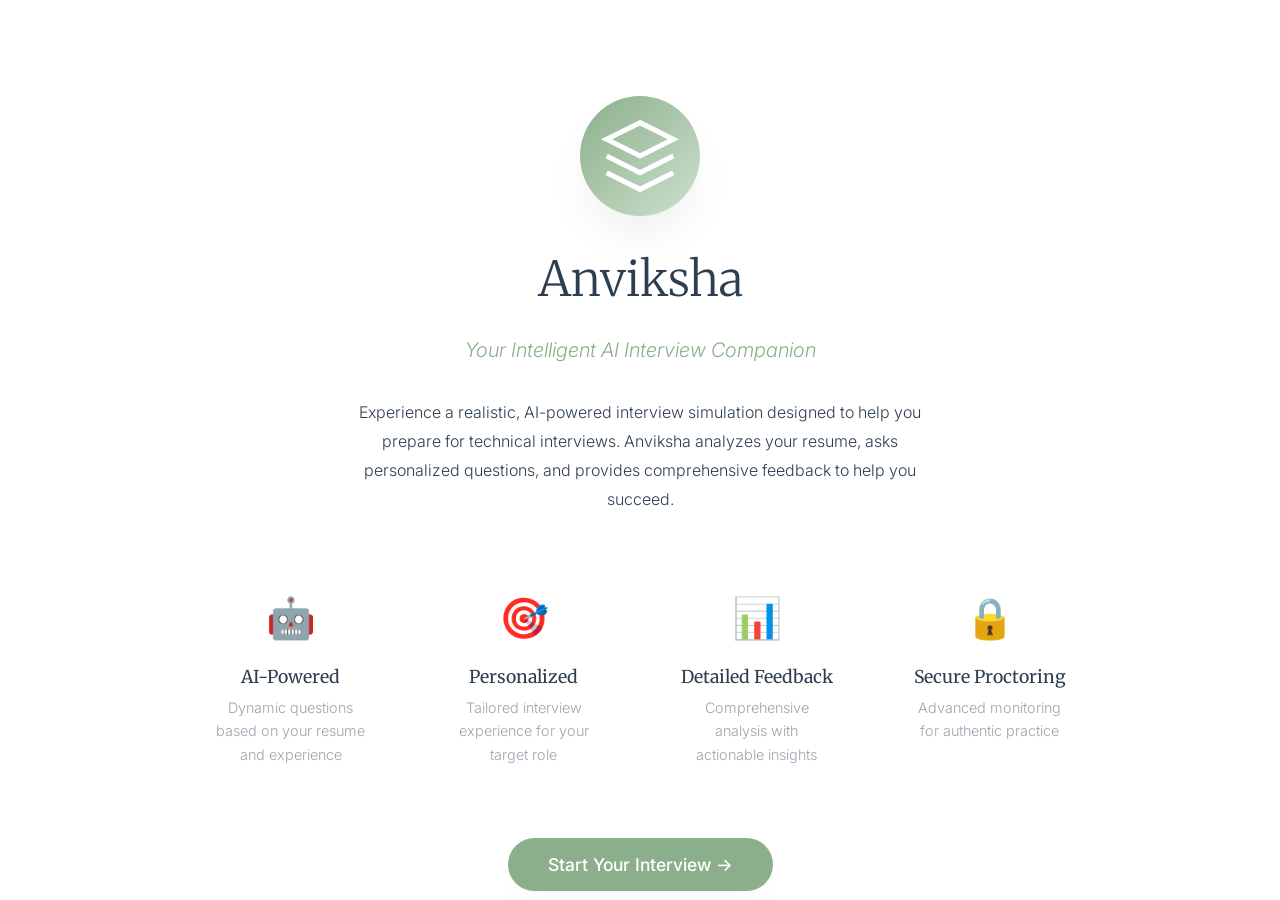
==== frontend/index.html @ fbdc6da7 "Replace all occurrences of 'Marco' with 'Anviksha' This commit replaces all occurrences of the word " ====
<!DOCTYPE html>
<html lang="en">

<head>
    <meta charset="UTF-8">
    <meta name="viewport" content="width=device-width, initial-scale=1.0">
    <meta name="description" content="Anviksha - Intelligent AI Interview Simulator for technical interview practice">
    <title>Anviksha - AI Interview Simulator</title>
    <link rel="stylesheet" href="styles.css">
</head>

<body>
    <div class="page-wrapper">
        <!-- Background Decorations -->
        <div class="bg-blob bg-blob-1"></div>
        <div class="bg-blob bg-blob-2"></div>

        <!-- Main Content -->
        <div class="content-card text-center">
            <div style="max-width: 900px; margin: 0 auto; padding: var(--spacing-xl) 0;">
                <div class="logo-section mb-lg breathe-animation">
                    <div class="logo-circle">
                        <svg width="80" height="80" viewBox="0 0 24 24" fill="none" stroke="currentColor"
                            stroke-width="1.5">
                            <path d="M12 2L2 7l10 5 10-5-10-5z" />
                            <path d="M2 17l10 5 10-5" />
                            <path d="M2 12l10 5 10-5" />
                        </svg>
                    </div>
                </div>

                <h1 class="mb-md" style="font-size: 3rem;">Anviksha</h1>
                <p class="text-muted mb-lg" style="font-size: 1.25rem;">
                    <em>Your Intelligent AI Interview Companion</em>
                </p>

                <p class="mb-xl" style="max-width: 600px; margin-left: auto; margin-right: auto; line-height: 1.8;">
                    Experience a realistic, AI-powered interview simulation designed to help you prepare
                    for technical interviews. Anviksha analyzes your resume, asks personalized questions,
                    and provides comprehensive feedback to help you succeed.
                </p>

                <!-- Features Grid -->
                <div class="features-grid mb-xl">
                    <div class="feature-card">
                        <div class="feature-icon">🤖</div>
                        <h3>AI-Powered</h3>
                        <p class="text-muted">Dynamic questions based on your resume and experience</p>
                    </div>

                    <div class="feature-card">
                        <div class="feature-icon">🎯</div>
                        <h3>Personalized</h3>
                        <p class="text-muted">Tailored interview experience for your target role</p>
                    </div>

                    <div class="feature-card">
                        <div class="feature-icon">📊</div>
                        <h3>Detailed Feedback</h3>
                        <p class="text-muted">Comprehensive analysis with actionable insights</p>
                    </div>

                    <div class="feature-card">
                        <div class="feature-icon">🔒</div>
                        <h3>Secure Proctoring</h3>
                        <p class="text-muted">Advanced monitoring for authentic practice</p>
                    </div>
                </div>

                <!-- CTA Button -->
                <button class="btn btn-primary" id="startBtn" style="font-size: 1.1rem; padding: 1rem 2.5rem;">
                    Start Your Interview →
                </button>

                <p class="text-muted mt-md" style="font-size: 0.875rem;">
                    Powered by OpenAI, Google Gemini, and Groq
                </p>
            </div>
        </div>
    </div>

    <script>
        document.getElementById('startBtn').addEventListener('click', () => {
            window.location.href = './guidelines.html';
        });
    </script>

    <style>
        .logo-section {
            display: flex;
            justify-content: center;
            margin-bottom: var(--spacing-lg);
        }

        .logo-circle {
            width: 120px;
            height: 120px;
            background: linear-gradient(135deg, var(--sage-dark), var(--sage-medium));
            border-radius: 50%;
            display: flex;
            align-items: center;
            justify-content: center;
            color: white;
            box-shadow: var(--shadow-medium);
        }

        .features-grid {
            display: grid;
            grid-template-columns: repeat(auto-fit, minmax(200px, 1fr));
            gap: var(--spacing-lg);
            text-align: center;
        }

        .feature-card {
            padding: var(--spacing-md);
        }

        .feature-icon {
            font-size: 2.5rem;
            margin-bottom: var(--spacing-sm);
        }

        .feature-card h3 {
            font-size: 1.1rem;
            margin-bottom: var(--spacing-xs);
            color: var(--slate-text);
        }

        .feature-card p {
            font-size: 0.9rem;
            margin: 0;
        }
    </style>
</body>

</html>
---- frontend/styles.css ----
/* ============================================
   Anviksha AI Interview Simulator
   Zen Focus Design System - Master Stylesheet
   ============================================ */

/* === Google Fonts === */
@import url('https://fonts.googleapis.com/css2?family=Merriweather:ital,wght@0,300;0,400;0,700;1,300;1,400&family=Inter:wght@300;400;500;600&display=swap');

/* === CSS Variables === */
:root {
    /* Color Palette */
    --cream-bg: #FDFBF7;
    --sage-dark: #8BAF8B;
    --sage-light: #E8F3E8;
    --sage-medium: #CDE0CD;
    --slate-text: #2C3E50;
    --gray-muted: #9CA3AF;
    --soft-red: #E57373;
    --white: #FFFFFF;
    --border-light: #CBD5E0;

    /* Typography */
    --font-serif: 'Merriweather', serif;
    --font-sans: 'Inter', sans-serif;

    /* Spacing */
    --spacing-xs: 0.5rem;
    --spacing-sm: 1rem;
    --spacing-md: 1.5rem;
    --spacing-lg: 2rem;
    --spacing-xl: 3rem;

    /* Shadows */
    --shadow-soft: 0 20px 40px -15px rgba(0, 0, 0, 0.05);
    --shadow-medium: 0 25px 50px -12px rgba(0, 0, 0, 0.08);
    --shadow-hover: 0 30px 60px -15px rgba(0, 0, 0, 0.12);

    /* Border Radius */
    --radius-sm: 0.5rem;
    --radius-md: 1rem;
    --radius-lg: 1.5rem;
    --radius-xl: 2rem;
    --radius-pill: 9999px;

    /* Transitions */
    --transition-fast: 0.2s ease;
    --transition-medium: 0.4s ease;
    --transition-slow: 0.8s ease;
}

/* === Global Reset === */
* {
    margin: 0;
    padding: 0;
    box-sizing: border-box;
}

html {
    scroll-behavior: smooth;
}

body {
    font-family: var(--font-sans);
    background-color: var(--cream-bg);
    color: var(--slate-text);
    line-height: 1.6;
    min-height: 100vh;
    overflow-x: hidden;
}

/* === Typography === */
h1,
h2,
h3,
h4,
h5,
h6 {
    font-family: var(--font-serif);
    font-weight: 400;
    line-height: 1.3;
    margin-bottom: var(--spacing-sm);
}

h1 {
    font-size: 2.5rem;
    font-weight: 300;
}

h2 {
    font-size: 2rem;
}

h3 {
    font-size: 1.5rem;
}

p {
    margin-bottom: var(--spacing-sm);
    font-weight: 300;
}

em {
    font-style: italic;
    color: var(--sage-dark);
}

/* === Layout Containers === */
.page-wrapper {
    min-height: 100vh;
    height: 100vh;
    display: flex;
    flex-direction: column;
    padding: 0;
    position: relative;
    overflow-y: auto;
    background: var(--cream-bg);
}

.content-card {
    background: var(--white);
    padding: var(--spacing-xl) var(--spacing-lg);
    width: 100%;
    height: 100%;
    position: relative;
    z-index: 10;
    overflow-y: auto;
    animation: fadeInUp 1s ease;
    border-radius: 0;
    box-shadow: none;
}



/* === Buttons === */
.btn {
    font-family: var(--font-sans);
    font-weight: 500;
    padding: 0.875rem 2rem;
    border-radius: var(--radius-pill);
    border: none;
    cursor: pointer;
    transition: all var(--transition-medium);
    font-size: 1rem;
    display: inline-flex;
    align-items: center;
    gap: 0.5rem;
    text-decoration: none;
}

.btn-primary {
    background: var(--sage-dark);
    color: var(--white);
    box-shadow: var(--shadow-soft);
}

.btn-primary:hover {
    transform: translateY(-2px);
    box-shadow: var(--shadow-hover);
}

.btn-primary:active {
    transform: translateY(0);
}

.btn-secondary {
    background: transparent;
    color: var(--sage-dark);
    border: 1px solid var(--sage-dark);
}

.btn-secondary:hover {
    background: var(--sage-light);
    transform: translateY(-2px);
}

.btn-danger {
    background: var(--soft-red);
    color: var(--white);
}

.btn-danger:hover {
    transform: translateY(-2px);
    box-shadow: var(--shadow-hover);
}

.btn:disabled {
    opacity: 0.5;
    cursor: not-allowed;
    transform: none !important;
}

/* === Form Elements === */
.form-group {
    margin-bottom: var(--spacing-md);
}

.form-label {
    display: block;
    font-weight: 500;
    margin-bottom: var(--spacing-xs);
    color: var(--slate-text);
    font-size: 0.95rem;
}

.form-input {
    width: 100%;
    padding: 0.75rem 0;
    background: transparent;
    border: none;
    border-bottom: 1px solid var(--border-light);
    font-family: var(--font-sans);
    font-size: 1rem;
    color: var(--slate-text);
    transition: border-color var(--transition-fast);
    outline: none;
}

.form-input:focus {
    border-bottom-color: var(--sage-dark);
}

.form-input::placeholder {
    color: var(--gray-muted);
}

select.form-input {
    padding: 0.75rem;
    border: 1px solid var(--border-light);
    border-radius: var(--radius-sm);
    background: var(--white);
}

/* === File Upload === */
.file-upload-zone {
    border: 2px dashed var(--sage-medium);
    border-radius: var(--radius-lg);
    padding: var(--spacing-xl);
    text-align: center;
    background: var(--sage-light);
    transition: all var(--transition-medium);
    cursor: pointer;
}

.file-upload-zone:hover {
    border-color: var(--sage-dark);
    background: var(--white);
}

.file-upload-zone.dragover {
    border-color: var(--sage-dark);
    background: var(--white);
    transform: scale(1.02);
}

/* === Checkbox & Radio === */
.checkbox-wrapper {
    display: flex;
    align-items: flex-start;
    gap: var(--spacing-sm);
    margin-bottom: var(--spacing-md);
}

.checkbox-wrapper input[type="checkbox"] {
    width: 1.25rem;
    height: 1.25rem;
    accent-color: var(--sage-dark);
    cursor: pointer;
    margin-top: 0.25rem;
}

.checkbox-label {
    flex: 1;
    font-size: 0.95rem;
    line-height: 1.5;
    cursor: pointer;
}

/* === Progress Indicators === */
.progress-dots {
    display: flex;
    gap: 0.75rem;
    justify-content: center;
    padding: var(--spacing-md) 0;
    background: var(--white);
    position: sticky;
    top: 0;
    z-index: 100;
    box-shadow: 0 2px 8px rgba(0, 0, 0, 0.05);
}

.progress-dot {
    width: 0.75rem;
    height: 0.75rem;
    border-radius: 50%;
    background: var(--gray-muted);
    transition: all var(--transition-medium);
}

.progress-dot.active {
    background: var(--slate-text);
    transform: scale(1.3);
}

/* === Background Decorations === */
.bg-blob {
    position: fixed;
    border-radius: 50%;
    background: var(--sage-light);
    opacity: 0.4;
    z-index: 0;
    animation: float 12s ease-in-out infinite;
    pointer-events: none;
}

.bg-blob-1 {
    width: 500px;
    height: 500px;
    top: -150px;
    left: -150px;
}

.bg-blob-2 {
    width: 400px;
    height: 400px;
    bottom: -120px;
    right: -120px;
    animation-delay: -4s;
}

/* === Animations === */
@keyframes fadeInUp {
    from {
        opacity: 0;
        transform: translateY(30px);
    }

    to {
        opacity: 1;
        transform: translateY(0);
    }
}

@keyframes float {

    0%,
    100% {
        transform: translateY(0);
    }

    50% {
        transform: translateY(-30px);
    }
}

@keyframes breathe {

    0%,
    100% {
        transform: scale(1);
        opacity: 1;
    }

    50% {
        transform: scale(1.05);
        opacity: 0.8;
    }
}

.breathe-animation {
    animation: breathe 6s ease-in-out infinite;
}

/* === Utility Classes === */
.text-center {
    text-align: center;
}

.text-muted {
    color: var(--gray-muted);
}

.text-error {
    color: var(--soft-red);
    font-size: 0.875rem;
    margin-top: var(--spacing-xs);
}

.mb-sm {
    margin-bottom: var(--spacing-sm);
}

.mb-md {
    margin-bottom: var(--spacing-md);
}

.mb-lg {
    margin-bottom: var(--spacing-lg);
}

.mb-xl {
    margin-bottom: var(--spacing-xl);
}

.mt-sm {
    margin-top: var(--spacing-sm);
}

.mt-md {
    margin-top: var(--spacing-md);
}

.mt-lg {
    margin-top: var(--spacing-lg);
}

.flex-center {
    display: flex;
    justify-content: center;
    align-items: center;
    gap: var(--spacing-sm);
}

/* === Transcript Box === */
.transcript-box {
    background: var(--sage-light);
    border: 1px solid var(--sage-medium);
    border-radius: var(--radius-md);
    padding: var(--spacing-md);
    min-height: 120px;
    max-height: 200px;
    overflow-y: auto;
    margin-bottom: var(--spacing-sm);
}

.transcript-box p {
    margin: 0;
    line-height: 1.6;
    word-wrap: break-word;
    white-space: pre-wrap;
    overflow-wrap: break-word;
}

.transcript-box #liveTranscript {
    color: var(--slate-text);
    font-size: 1rem;
}

.transcript-box .text-muted {
    font-style: italic;
}

.hidden {
    display: none !important;
}

/* === Responsive Design === */
@media (max-width: 768px) {
    h1 {
        font-size: 2rem;
    }

    .content-card {
        padding: var(--spacing-md);
    }

    .bg-blob {
        opacity: 0.2;
    }
}
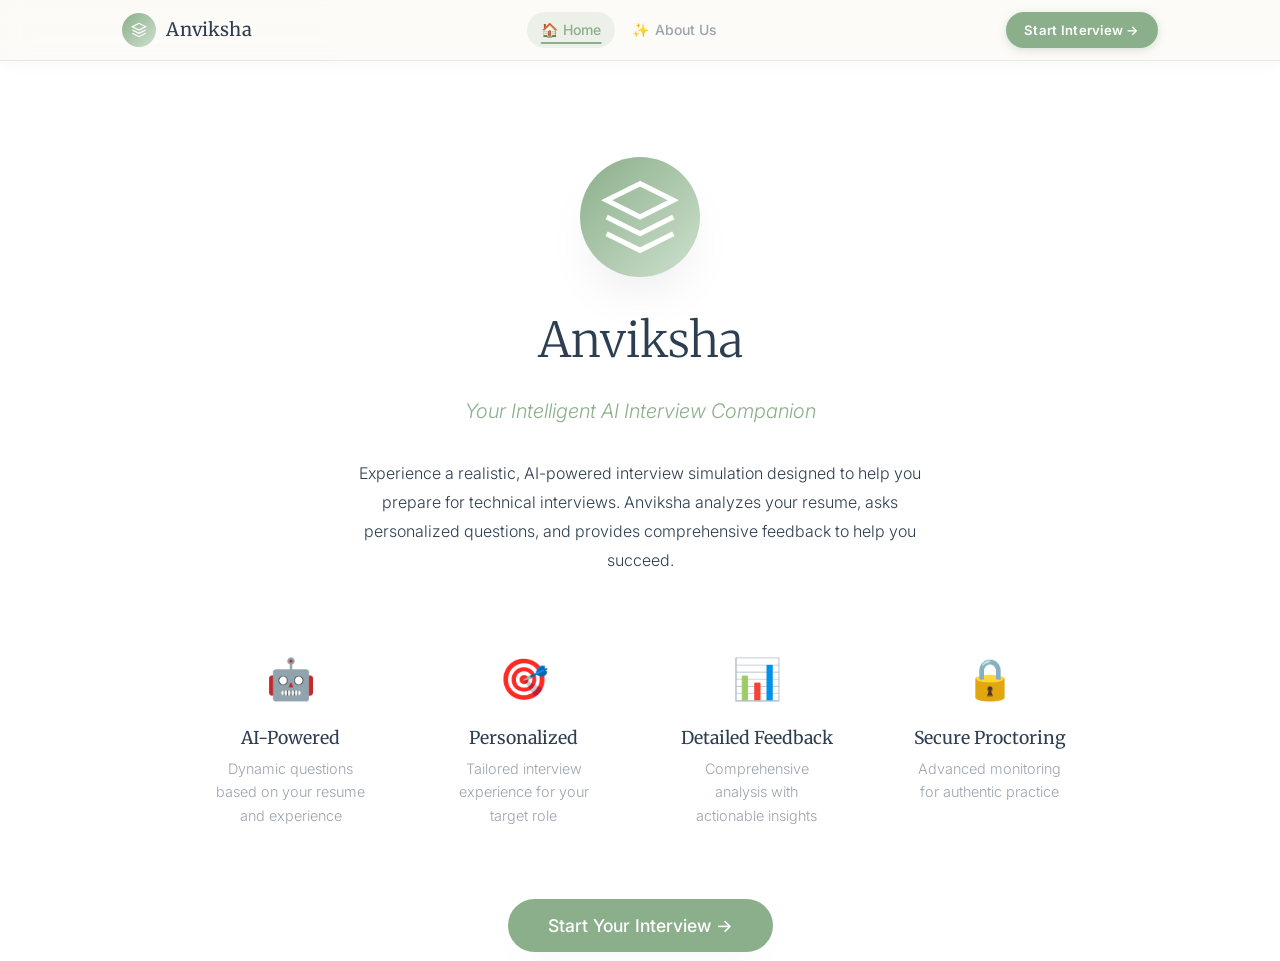
==== commit 6df04675: "feat: introduce About page, shared navigation component, and team branding assets" ====
--- a/frontend/index.html
+++ b/frontend/index.html
@@ -10,6 +10,8 @@
 </head>
 
 <body>
+    <!-- Shared site header (nav) -->
+    <script src="./header.js"></script>
     <div class="page-wrapper">
         <!-- Background Decorations -->
         <div class="bg-blob bg-blob-1"></div>
@@ -75,6 +77,7 @@
                 <p class="text-muted mt-md" style="font-size: 0.875rem;">
                     Powered by OpenAI, Google Gemini, and Groq
                 </p>
+
             </div>
         </div>
     </div>
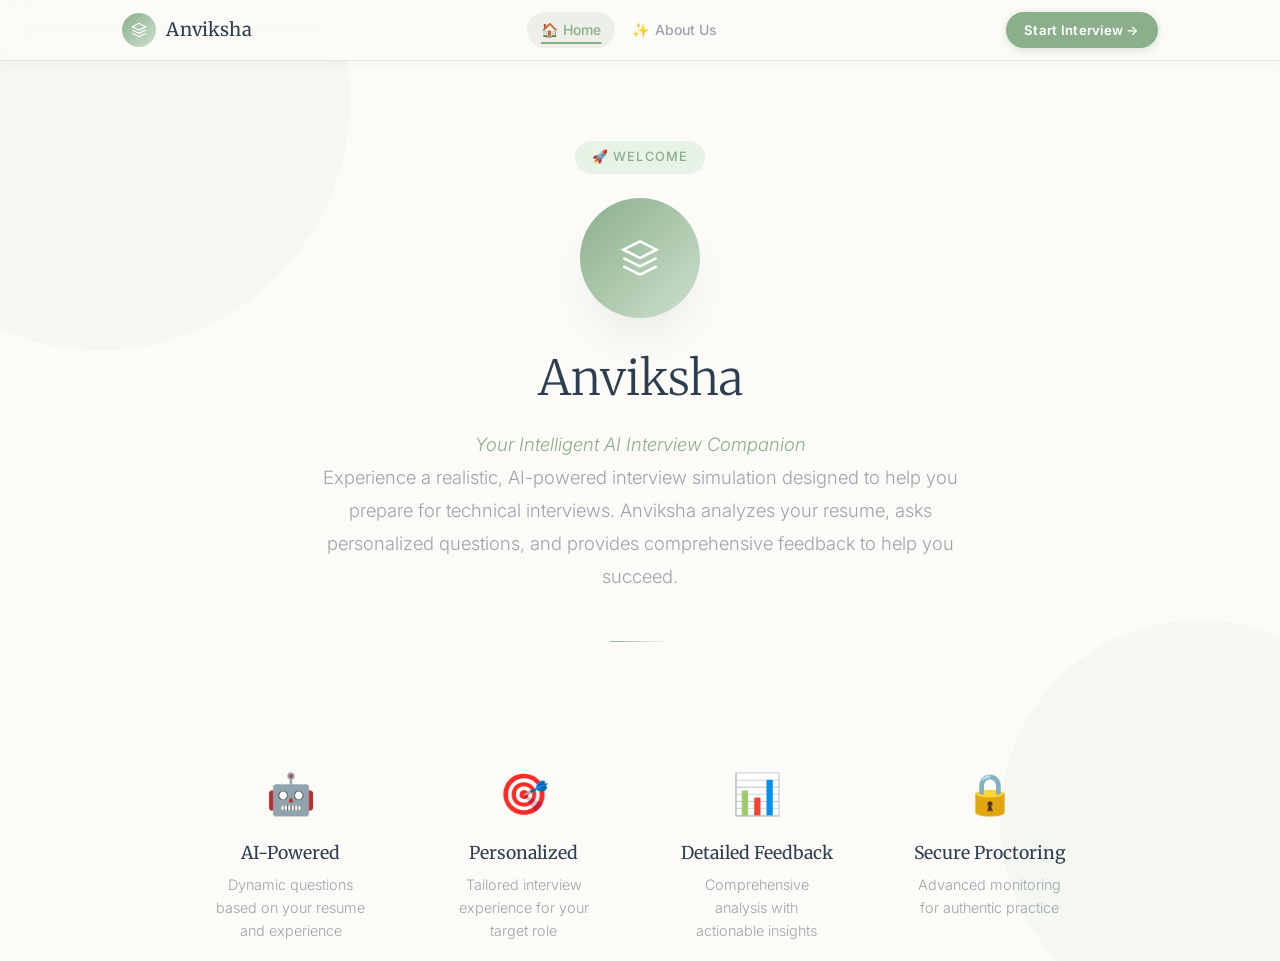
==== commit 535c7f89: "feat: refactor landing and guidelines pages with a standardized hero section and visual divider" ====
--- a/frontend/index.html
+++ b/frontend/index.html
@@ -17,30 +17,33 @@
         <div class="bg-blob bg-blob-1"></div>
         <div class="bg-blob bg-blob-2"></div>
 
+        <!-- ── Hero ── -->
+        <header class="hero">
+            <div class="hero-badge">🚀 Welcome</div>
+            <div class="logo-section mb-lg breathe-animation">
+                <div class="logo-circle" style="margin: 0 auto;">
+                    <svg width="40" height="40" viewBox="0 0 24 24" fill="none" stroke="currentColor"
+                        stroke-width="1.5">
+                        <path d="M12 2L2 7l10 5 10-5-10-5z" />
+                        <path d="M2 17l10 5 10-5" />
+                        <path d="M2 12l10 5 10-5" />
+                    </svg>
+                </div>
+            </div>
+            <h1>Anviksha</h1>
+            <p class="hero-subtitle">
+                <em>Your Intelligent AI Interview Companion</em><br>
+                Experience a realistic, AI-powered interview simulation designed to help you prepare
+                for technical interviews. Anviksha analyzes your resume, asks personalized questions,
+                and provides comprehensive feedback to help you succeed.
+            </p>
+        </header>
+
+        <div class="divider"></div>
+
         <!-- Main Content -->
-        <div class="content-card text-center">
-            <div style="max-width: 900px; margin: 0 auto; padding: var(--spacing-xl) 0;">
-                <div class="logo-section mb-lg breathe-animation">
-                    <div class="logo-circle">
-                        <svg width="80" height="80" viewBox="0 0 24 24" fill="none" stroke="currentColor"
-                            stroke-width="1.5">
-                            <path d="M12 2L2 7l10 5 10-5-10-5z" />
-                            <path d="M2 17l10 5 10-5" />
-                            <path d="M2 12l10 5 10-5" />
-                        </svg>
-                    </div>
-                </div>
-
-                <h1 class="mb-md" style="font-size: 3rem;">Anviksha</h1>
-                <p class="text-muted mb-lg" style="font-size: 1.25rem;">
-                    <em>Your Intelligent AI Interview Companion</em>
-                </p>
-
-                <p class="mb-xl" style="max-width: 600px; margin-left: auto; margin-right: auto; line-height: 1.8;">
-                    Experience a realistic, AI-powered interview simulation designed to help you prepare
-                    for technical interviews. Anviksha analyzes your resume, asks personalized questions,
-                    and provides comprehensive feedback to help you succeed.
-                </p>
+        <div class="content-card text-center" style="background: transparent;">
+            <div style="max-width: 900px; margin: 0 auto;">
 
                 <!-- Features Grid -->
                 <div class="features-grid mb-xl">
--- a/frontend/styles.css
+++ b/frontend/styles.css
@@ -370,6 +370,60 @@
     animation: breathe 6s ease-in-out infinite;
 }
 
+/* === Hero Sections === */
+.hero {
+    text-align: center;
+    padding: 5rem 2rem 3rem;
+    max-width: 720px;
+    margin: 0 auto;
+}
+
+.hero-badge {
+    display: inline-flex;
+    align-items: center;
+    gap: 0.5rem;
+    background: var(--sage-light);
+    color: var(--sage-dark);
+    font-size: 0.8rem;
+    font-weight: 500;
+    letter-spacing: 0.08em;
+    text-transform: uppercase;
+    padding: 0.4rem 1.1rem;
+    border-radius: var(--radius-pill);
+    margin-bottom: 1.5rem;
+    animation: fadeInUp 0.6s ease both;
+}
+
+.hero h1 {
+    font-size: 3rem;
+    font-weight: 300;
+    line-height: 1.2;
+    margin-bottom: 1.25rem;
+    animation: fadeInUp 0.7s ease 0.1s both;
+}
+
+.hero h1 em {
+    font-style: italic;
+    color: var(--sage-dark);
+}
+
+.hero-subtitle {
+    font-size: 1.15rem;
+    color: var(--gray-muted);
+    line-height: 1.8;
+    font-weight: 300;
+    animation: fadeInUp 0.7s ease 0.2s both;
+    margin-bottom: 0;
+}
+
+.divider {
+    width: 60px;
+    height: 2px;
+    background: linear-gradient(90deg, var(--sage-dark), transparent);
+    margin: 0 auto 3rem;
+    border-radius: 2px;
+}
+
 /* === Utility Classes === */
 .text-center {
     text-align: center;
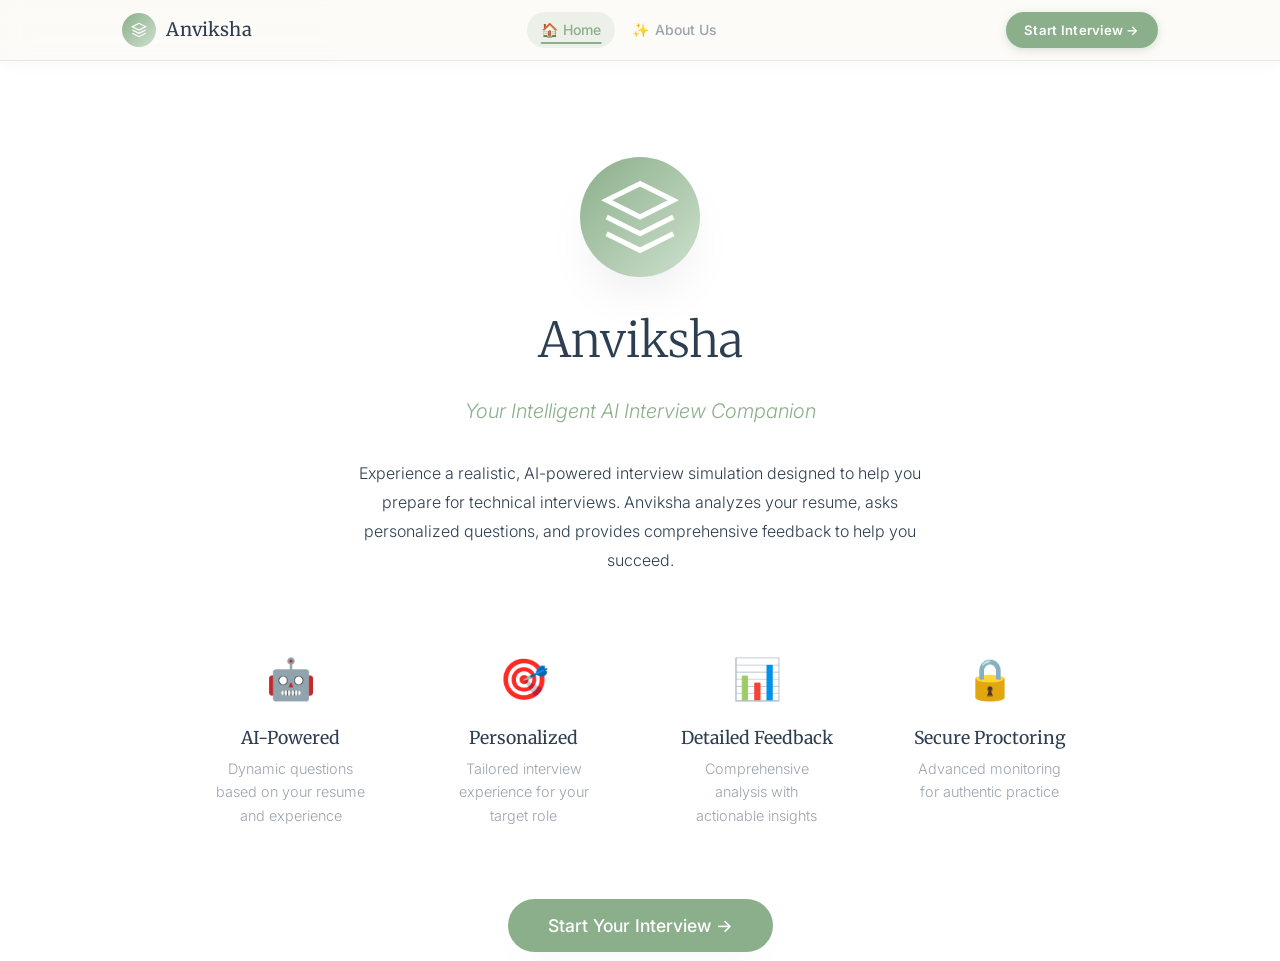
==== commit 0967ba42: "Revert "feat: refactor landing and guidelines pages with a standardized hero section and visual divi" ====
--- a/frontend/index.html
+++ b/frontend/index.html
@@ -17,33 +17,30 @@
         <div class="bg-blob bg-blob-1"></div>
         <div class="bg-blob bg-blob-2"></div>
 
-        <!-- ── Hero ── -->
-        <header class="hero">
-            <div class="hero-badge">🚀 Welcome</div>
-            <div class="logo-section mb-lg breathe-animation">
-                <div class="logo-circle" style="margin: 0 auto;">
-                    <svg width="40" height="40" viewBox="0 0 24 24" fill="none" stroke="currentColor"
-                        stroke-width="1.5">
-                        <path d="M12 2L2 7l10 5 10-5-10-5z" />
-                        <path d="M2 17l10 5 10-5" />
-                        <path d="M2 12l10 5 10-5" />
-                    </svg>
+        <!-- Main Content -->
+        <div class="content-card text-center">
+            <div style="max-width: 900px; margin: 0 auto; padding: var(--spacing-xl) 0;">
+                <div class="logo-section mb-lg breathe-animation">
+                    <div class="logo-circle">
+                        <svg width="80" height="80" viewBox="0 0 24 24" fill="none" stroke="currentColor"
+                            stroke-width="1.5">
+                            <path d="M12 2L2 7l10 5 10-5-10-5z" />
+                            <path d="M2 17l10 5 10-5" />
+                            <path d="M2 12l10 5 10-5" />
+                        </svg>
+                    </div>
                 </div>
-            </div>
-            <h1>Anviksha</h1>
-            <p class="hero-subtitle">
-                <em>Your Intelligent AI Interview Companion</em><br>
-                Experience a realistic, AI-powered interview simulation designed to help you prepare
-                for technical interviews. Anviksha analyzes your resume, asks personalized questions,
-                and provides comprehensive feedback to help you succeed.
-            </p>
-        </header>
 
-        <div class="divider"></div>
+                <h1 class="mb-md" style="font-size: 3rem;">Anviksha</h1>
+                <p class="text-muted mb-lg" style="font-size: 1.25rem;">
+                    <em>Your Intelligent AI Interview Companion</em>
+                </p>
 
-        <!-- Main Content -->
-        <div class="content-card text-center" style="background: transparent;">
-            <div style="max-width: 900px; margin: 0 auto;">
+                <p class="mb-xl" style="max-width: 600px; margin-left: auto; margin-right: auto; line-height: 1.8;">
+                    Experience a realistic, AI-powered interview simulation designed to help you prepare
+                    for technical interviews. Anviksha analyzes your resume, asks personalized questions,
+                    and provides comprehensive feedback to help you succeed.
+                </p>
 
                 <!-- Features Grid -->
                 <div class="features-grid mb-xl">
--- a/frontend/styles.css
+++ b/frontend/styles.css
@@ -370,60 +370,6 @@
     animation: breathe 6s ease-in-out infinite;
 }
 
-/* === Hero Sections === */
-.hero {
-    text-align: center;
-    padding: 5rem 2rem 3rem;
-    max-width: 720px;
-    margin: 0 auto;
-}
-
-.hero-badge {
-    display: inline-flex;
-    align-items: center;
-    gap: 0.5rem;
-    background: var(--sage-light);
-    color: var(--sage-dark);
-    font-size: 0.8rem;
-    font-weight: 500;
-    letter-spacing: 0.08em;
-    text-transform: uppercase;
-    padding: 0.4rem 1.1rem;
-    border-radius: var(--radius-pill);
-    margin-bottom: 1.5rem;
-    animation: fadeInUp 0.6s ease both;
-}
-
-.hero h1 {
-    font-size: 3rem;
-    font-weight: 300;
-    line-height: 1.2;
-    margin-bottom: 1.25rem;
-    animation: fadeInUp 0.7s ease 0.1s both;
-}
-
-.hero h1 em {
-    font-style: italic;
-    color: var(--sage-dark);
-}
-
-.hero-subtitle {
-    font-size: 1.15rem;
-    color: var(--gray-muted);
-    line-height: 1.8;
-    font-weight: 300;
-    animation: fadeInUp 0.7s ease 0.2s both;
-    margin-bottom: 0;
-}
-
-.divider {
-    width: 60px;
-    height: 2px;
-    background: linear-gradient(90deg, var(--sage-dark), transparent);
-    margin: 0 auto 3rem;
-    border-radius: 2px;
-}
-
 /* === Utility Classes === */
 .text-center {
     text-align: center;
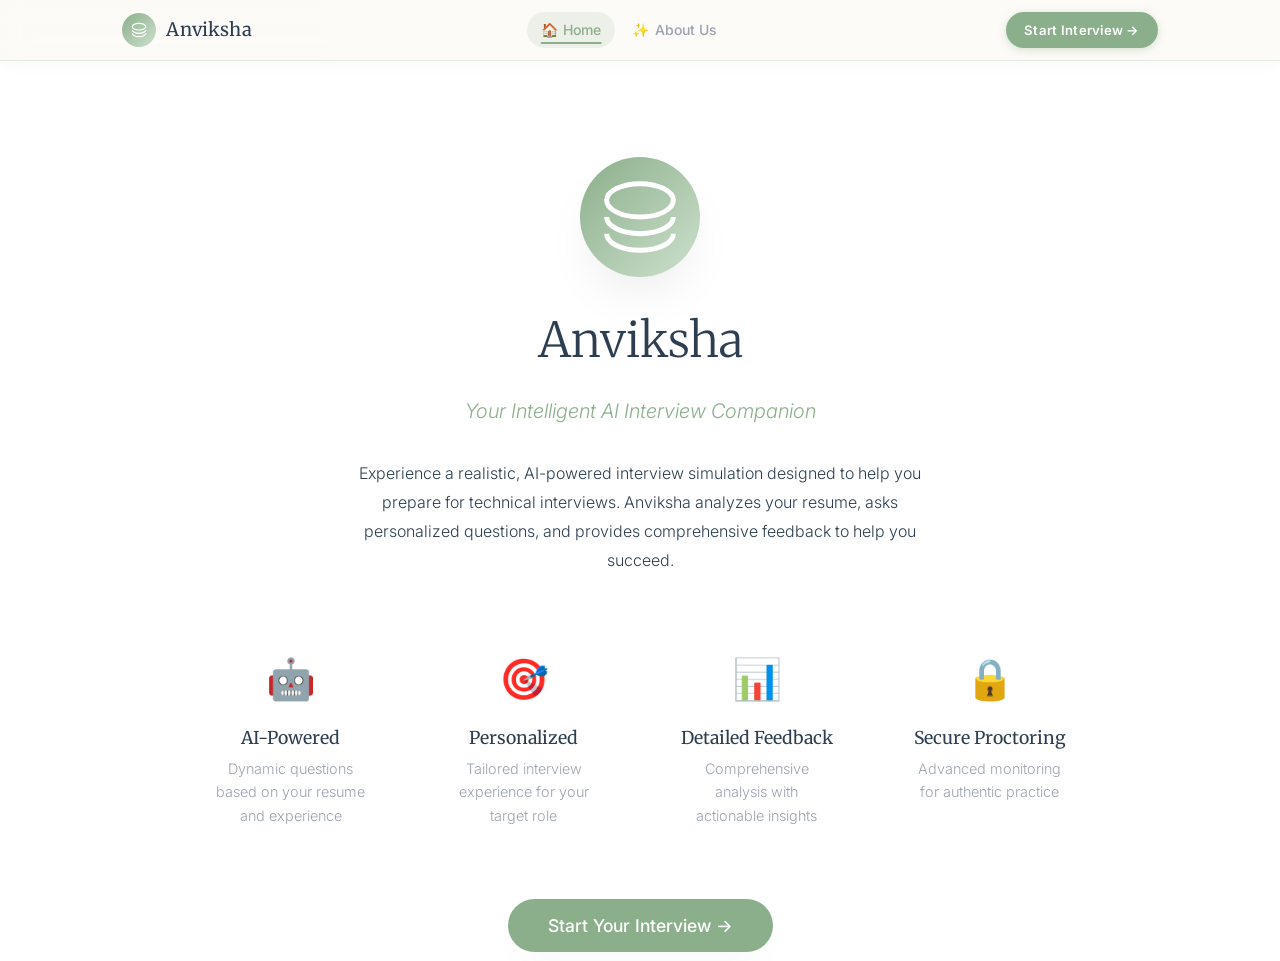
==== commit d1069706: "feat: add custom favicon and update brand logo design across frontend pages" ====
--- a/frontend/index.html
+++ b/frontend/index.html
@@ -7,6 +7,7 @@
     <meta name="description" content="Anviksha - Intelligent AI Interview Simulator for technical interview practice">
     <title>Anviksha - AI Interview Simulator</title>
     <link rel="stylesheet" href="styles.css">
+    <link rel="icon" type="image/svg+xml" href="./icons/favicon.svg">
 </head>
 
 <body>
@@ -24,9 +25,9 @@
                     <div class="logo-circle">
                         <svg width="80" height="80" viewBox="0 0 24 24" fill="none" stroke="currentColor"
                             stroke-width="1.5">
-                            <path d="M12 2L2 7l10 5 10-5-10-5z" />
-                            <path d="M2 17l10 5 10-5" />
-                            <path d="M2 12l10 5 10-5" />
+                            <ellipse cx="12" cy="7" rx="10" ry="5" />
+                            <path d="M2 17a10 5 0 0 0 20 0" />
+                            <path d="M2 12a10 5 0 0 0 20 0" />
                         </svg>
                     </div>
                 </div>
